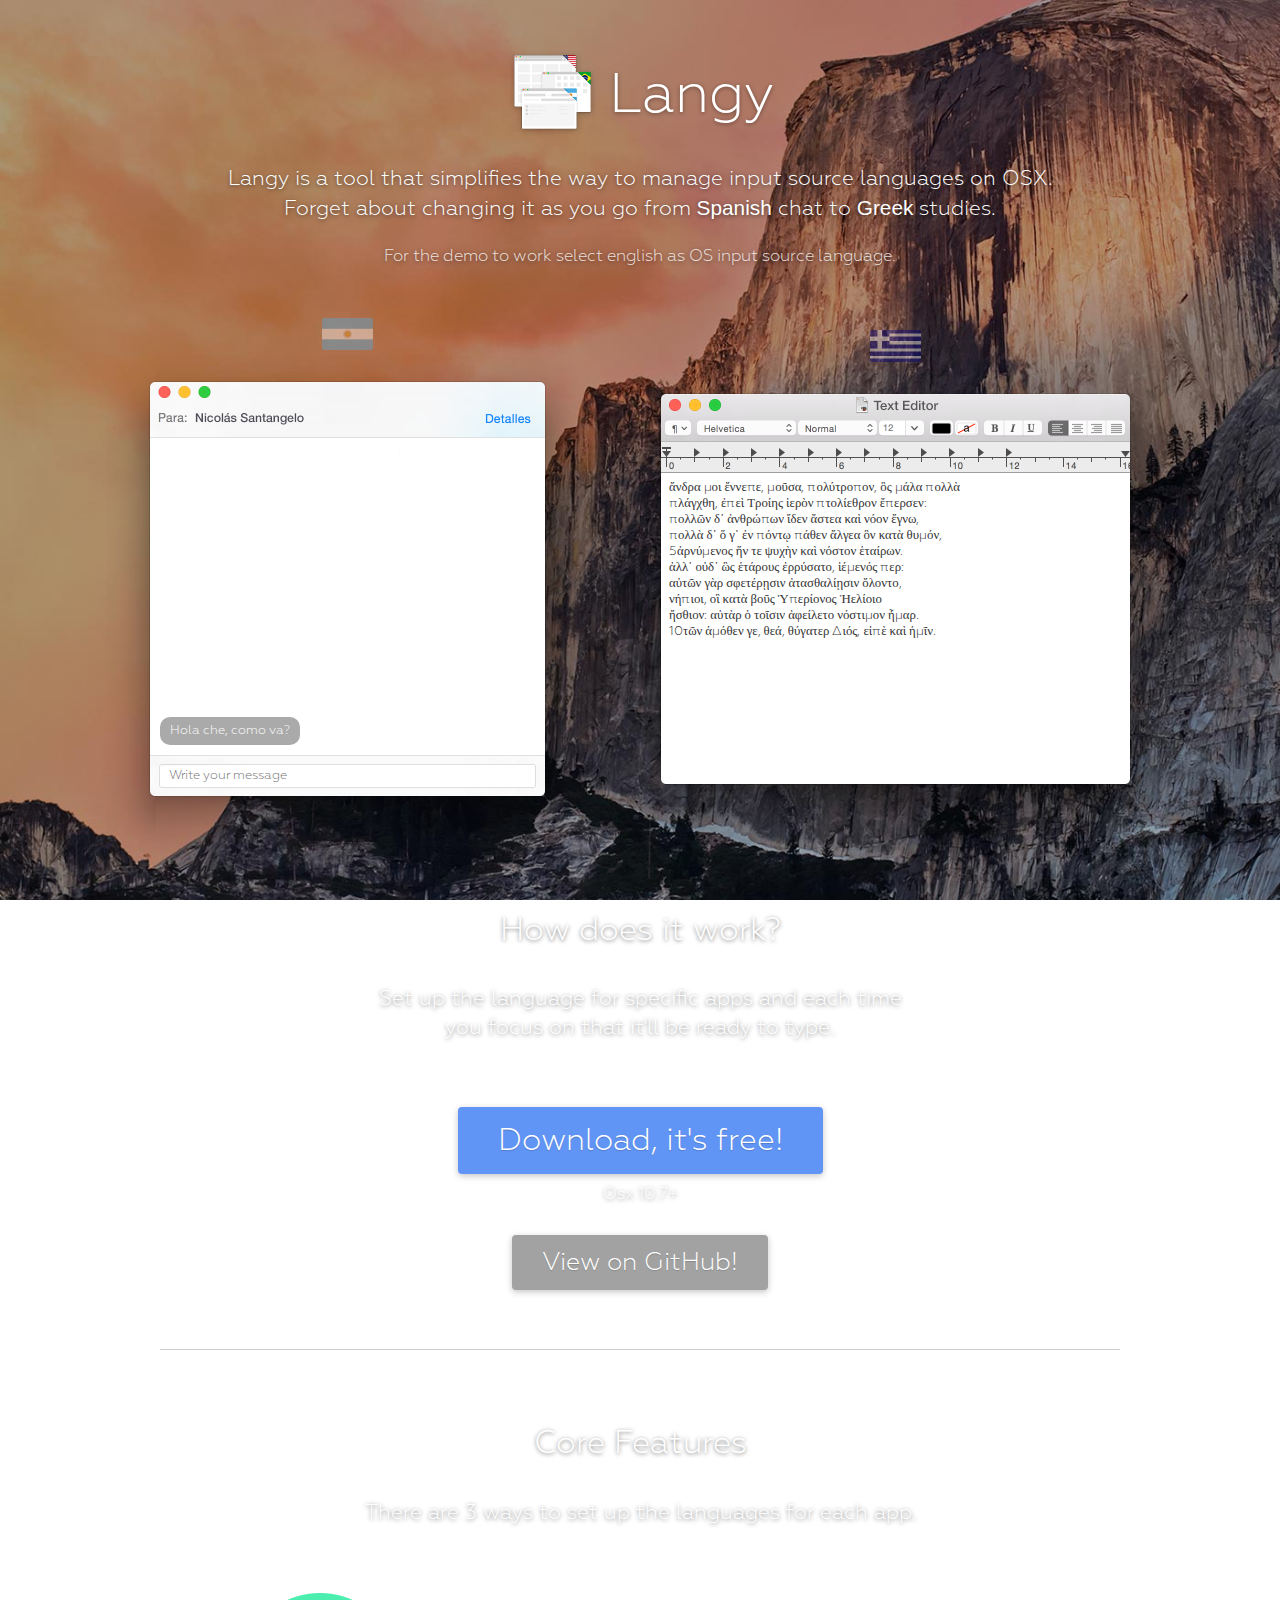
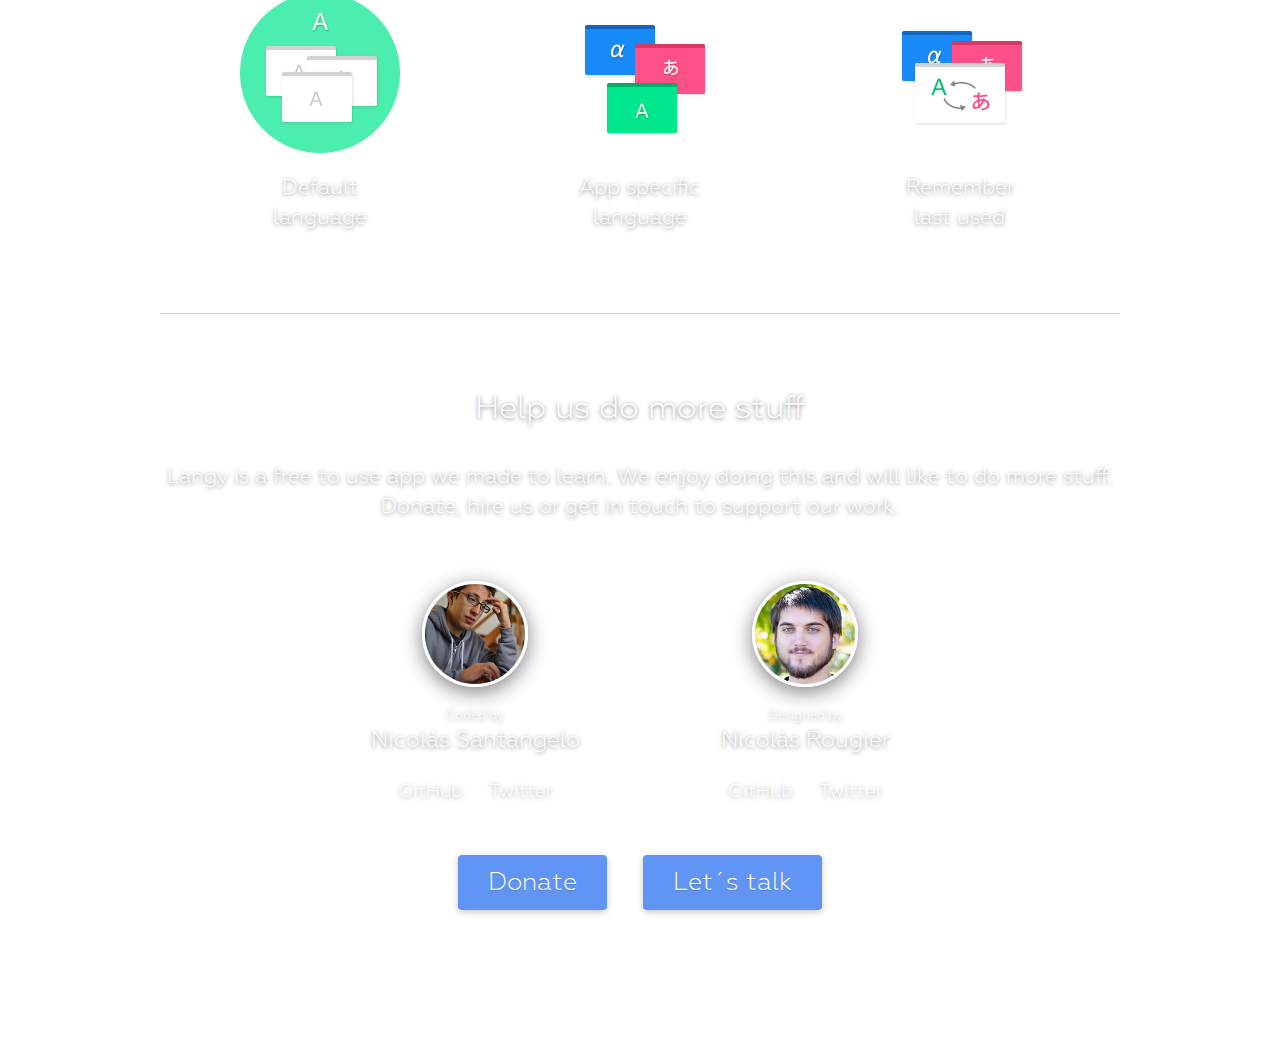
==== index.html @ 57035f87 "Changes bottom message to a code comment" ====
<!-- Made with 8==D by porteños -->
<!DOCTYPE html>
<!--[if lt IE 7]>      <html class="no-js lt-ie9 lt-ie8 lt-ie7"> <![endif]-->
<!--[if IE 7]>         <html class="no-js lt-ie9 lt-ie8"> <![endif]-->
<!--[if IE 8]>         <html class="no-js lt-ie9"> <![endif]-->
<!--[if gt IE 8]><!--> <html class="no-js"> <!--<![endif]-->
    <head>
        <meta charset="utf-8">
        <meta http-equiv="X-UA-Compatible" content="IE=edge">
        <title>Langy</title>
        <meta name="description" content="">
        <meta name="viewport" content="width=device-width, initial-scale=1">
        <link href="favicon.ico" rel="shortcut icon" type="image/x-icon">

        <!-- Place favicon.ico and apple-touch-icon.png in the root directory -->

        <link rel="stylesheet" href="css/normalize.css">
        <link rel="stylesheet" href="css/main.css">
        <script src="js/vendor/modernizr-2.6.2.min.js"></script>
    </head>
    <body>
        <!--[if lt IE 7]>
            <p class="browsehappy">You are using an <strong>outdated</strong> browser. Please <a href="http://browsehappy.com/">upgrade your browser</a> to improve your experience.</p>
        <![endif]-->
        
        <div class="wrapper">
            <header>
                <img src="img/logo.png" alt="Langy logo" width="90" height="87">
                &nbsp;
                <h1>Langy</h1>
            </header>
            <h2>Langy is a tool that simplifies the way to manage input source languages on OSX.<br>Forget about changing it as you go from <strong>Spanish</strong> chat to <span class="hide-small"><strong>Russian</strong> markdown, or</span> <strong>Greek</strong> studies.</h2>
            <p><small>For the demo to work select english as OS input source language.</small></p>
        </div>

        <div class="apps">
            <div class="code">
                <img src="img/flags/ru.png" class="flag" alt="English US" width="51">
                <img src="img/apps/code.png" class="app" alt="Code editor" width="581">
                <textarea name="codeText" id="codeText" data-lang="ru" placeholder="Type your code">
Слова благодарности
===================

Канула в историю Национальная Сорочинская ярмарка 2014. Оставила за собой очень непростой след. След в душах и сердцах тех, кто готовил ее и проводил. След в памяти тех, кто принимал в ней участие или приезжал поярмарковать. След в истории, как первая ярмарка, которую запрещали, уничтожали, обещали взорвать или забросать «коктейлями Молотова».

-------------------

#### Пройдет время, будут подведены итоги, проанализированы достижения и неудачи, сделаны выводы.

Мы, как организаторы, обещаем, что нами будут **учтены все недостатки**, все замечания к этой ярмарке. И что, сразу после анализа ярмарки этого года, мы начнем подготовку к Национальной Сорочинской ярмарке - 2015, которая, обещаем, будет на высшем уровне!</textarea>
            </div>
            <div class="chat">
                <img src="img/flags/ar.png" class="flag" alt="Spanish AR" width="51">
                <img src="img/apps/chat.png" class="app" alt="Chat" width="507">
                <input type="text" data-lang="es" placeholder="Write your message">
                <div class="window">
                    <ul class="messages">
                        <li class="other">Hola che, como va?</li>
                    </ul>
                </div>
            </div>
            <div class="text">
                <img src="img/flags/gr.png" class="flag" alt="Japanese" width="51">
                <img src="img/apps/text.png" class="app" alt="Rich text editor" width="581">
                <textarea name="textEditor" data-lang="gr" placeholder="">
ἄνδρα μοι ἔννεπε, μοῦσα, πολύτροπον, ὃς μάλα πολλὰ
πλάγχθη, ἐπεὶ Τροίης ἱερὸν πτολίεθρον ἔπερσεν:
πολλῶν δ᾽ ἀνθρώπων ἴδεν ἄστεα καὶ νόον ἔγνω,
πολλὰ δ᾽ ὅ γ᾽ ἐν πόντῳ πάθεν ἄλγεα ὃν κατὰ θυμόν,
5ἀρνύμενος ἥν τε ψυχὴν καὶ νόστον ἑταίρων.
ἀλλ᾽ οὐδ᾽ ὣς ἑτάρους ἐρρύσατο, ἱέμενός περ:
αὐτῶν γὰρ σφετέρῃσιν ἀτασθαλίῃσιν ὄλοντο,
νήπιοι, οἳ κατὰ βοῦς Ὑπερίονος Ἠελίοιο
ἤσθιον: αὐτὰρ ὁ τοῖσιν ἀφείλετο νόστιμον ἦμαρ.
10τῶν ἁμόθεν γε, θεά, θύγατερ Διός, εἰπὲ καὶ ἡμῖν.</textarea>
            </div>
        </div>

        <div class="wrapper">            
            <h3>How does it work?</h3>
            <p>Set up the language for specific apps and each time<br>you focus on that it'll be ready to type.</p>
            <!-- <p>Let us show you, write in any of these windows and see how <br>the keyboard’s language changes depending the app.</p> -->
            

            <br>
            <p class="text-center">
                <a id="button-download" href="https://langyupdates.herokuapp.com/Langy.zip" class="button big" target="_blank">Download, it's free!</a>
                <small>Osx 10.7+</small>
                <br>
                <a id="button-github" href="https://github.com/LangyApp/Langy" class="button gray" target="_blank">View on GitHub!</a>
                <br>
            </p>
            <br>
        
            <hr>

            <br>
            <h3>Core Features</h3>
            <p>There are 3 ways to set up the languages for each app.</p>
            <br>
            <br>
        </div>

        <div class="wrapper lg text-center">

            <div class="col-3">
                <img src="img/features/default.png" width="160" height="160" alt="Default language">
                <p>Default<br>language</p>
            </div>
            <div class="col-3">
                <img src="img/features/app_specific.png" width="160" height="160" alt="App specific language">
                <p>App specific<br>language</p>
            </div>
            <div class="col-3">
                <img src="img/features/remember_last.png" width="160" height="160" alt="Remember last used">
                <p>Remember<br>last used</p>
            </div>
            <div class="clearfix"></div>
        </div>

        <div class="wrapper">
            <br>
            <br>
            <hr>
            <br>

            <h3>Help us do more stuff</h3>
            <p>Langy is a free to use app we made to learn. We enjoy doing this and will like to do more stuff. Donate, hire us or get in touch to support our work.</p>

            <div class="authors">
                <div class="nico">
                    <img src="img/nico1.jpg" alt="Nicolás Santangelo" width="100" height="100">
                    <small>Coded by</small>
                    <h4>Nicolás Santangelo</h4>
                    <p>
                        <a id="santa-github" href="http://github.com/NicoSantangelo" target="_blank">GitHub</a>
                        <a id="santa-twitter" href="http://twitter.com/NicoSantangelo" target="_blank">Twitter</a>
                    </p>
                </div>
                <div class="nico">
                    <img src="img/nico2.jpg" alt="Nicolás Rougier" width="100" height="100">
                    <small>Designed by</small>
                    <h4>Nicolás Rougier</h4>
                    <p>
                        <a id="rou-github" href="http://github.com/Jinik" target="_blank">GitHub</a>
                        <a id="rou-twitter" href="http://twitter.com/Jiniknr" target="_blank">Twitter</a>
                    </p>
                </div>
                <div class="clearfix"></div>
            </div>
            <p class="text-center">
                <a id="button-donate" href="donate.html" class="button">Donate</a> 
                &nbsp;&nbsp;&nbsp;&nbsp;
                <a id="button-email" href="mailto:langyapp+site@gmail.com" class="button">Let´s talk</a>
            </p>
            <br>
            <br>
            <br>
            <br>
            <br>
        </div>



        <script src="//ajax.googleapis.com/ajax/libs/jquery/1.10.2/jquery.min.js"></script>
        <script>window.jQuery || document.write('<script src="js/vendor/jquery-1.10.2.min.js"><\/script>')</script>
        <script src="js/main.js"></script>

        <!-- Google Analytics: change UA-XXXXX-X to be your site's ID. -->
        <script>
            (function(b,o,i,l,e,r){b.GoogleAnalyticsObject=l;b[l]||(b[l]=
            function(){(b[l].q=b[l].q||[]).push(arguments)});b[l].l=+new Date;
            e=o.createElement(i);r=o.getElementsByTagName(i)[0];
            e.src='//www.google-analytics.com/analytics.js';
            r.parentNode.insertBefore(e,r)}(window,document,'script','ga'));
            ga('create','UA-58667104-1');ga('send','pageview');
        </script>
    </body>
</html>
---- css/main.css ----
/*! HTML5 Boilerplate v4.3.0 | MIT License | http://h5bp.com/ */
/*
 * What follows is the result of much research on cross-browser styling.
 * Credit left inline and big thanks to Nicolas Gallagher, Jonathan Neal,
 * Kroc Camen, and the H5BP dev community and team.
 */
/* ==========================================================================
   Variables
   ========================================================================== */
/* ==========================================================================
   Fonts
   ========================================================================== */
@font-face {
  font-family: 'Geometria';
  src: url("fonts/Geometria-Light.otf");
  font-weight: bold;
  font-style: normal; }
/* ==========================================================================
   Base styles: opinionated defaults
   ========================================================================== */
html,
button,
input,
select,
textarea {
  color: #FFF;
  font-family: 'Geometria'; }

html {
  font-size: 1em;
  line-height: 1.4; }

/*
 * Remove text-shadow in selection highlight: h5bp.com/i
 * These selection rule sets have to be separate.
 * Customize the background color to match your design.
 */
::-moz-selection {
  background: #b3d4fc;
  text-shadow: none; }

::selection {
  background: #b3d4fc;
  text-shadow: none; }

/*
 * A better looking default horizontal rule
 */
hr {
  display: block;
  height: 1px;
  border: 0;
  border-top: 1px solid #ccc;
  margin: 1em 0;
  padding: 0; }

/*
 * Remove the gap between images, videos, audio and canvas and the bottom of
 * their containers: h5bp.com/i/440
 */
audio,
canvas,
img,
video {
  vertical-align: middle; }

/*
 * Remove default fieldset styles.
 */
fieldset {
  border: 0;
  margin: 0;
  padding: 0; }

/*
 * Allow only vertical resizing of textareas.
 */
textarea {
  resize: vertical; }

/* ==========================================================================
   Browse Happy prompt
   ========================================================================== */
.browsehappy {
  margin: 0.2em 0;
  background: #ccc;
  color: #000;
  padding: 0.2em 0; }

/* ==========================================================================
   Author's custom styles
   ========================================================================== */
body {
  background: url(../img/background.jpg) center center;
  background-size: cover;
  background-attachment: fixed; }

.wrapper {
  width: 960px;
  margin: 0 auto; }
  .wrapper.lg {
    width: 960px; }

.text-center {
  text-align: center; }

strong {
  font-family: 'Helvetica', 'Arial';
  font-weight: normal; }

.col-3 {
  float: left;
  width: 33.33%;
  padding: 0 20px;
  box-sizing: border-box; }

header {
  padding: 50px 0 10px;
  text-align: center; }
  header img {
    vertical-align: -25px; }
  header h1 {
    display: inline-block;
    margin: 0;
    font-size: 3.5em;
    text-shadow: 0 1px 4px rgba(0, 0, 0, 0.4); }

h2, p {
  font-size: 1.3em;
  text-align: center;
  text-shadow: 0 1px 4px rgba(0, 0, 0, 0.55); }

h3 {
  font-size: 2em;
  text-align: center;
  text-shadow: 0 1px 4px rgba(0, 0, 0, 0.55); }

.button {
  display: inline-block;
  padding: 10px 30px;
  background: #518af5;
  color: #FFF;
  font-size: 1.2em;
  text-decoration: none;
  border-radius: 4px;
  box-shadow: 0 2px 6px rgba(0, 0, 0, 0.25);
  text-shadow: 0 1px 1px rgba(0, 0, 0, 0.2);
  opacity: .9;
  transition: all .2s; }
  .button:hover {
    background: #216af2;
    opacity: 1; }
  .button.big {
    padding: 12px 40px;
    font-size: 1.5em; }
  .button.gray {
    background: #999; }
    .button.gray:hover {
      background: gray; }

small {
  display: block;
  margin-top: 8px;
  opacity: 0.8; }

.apps {
  margin: 50px 0 0;
  text-align: center; }
  .apps > div {
    position: relative;
    display: inline-block; }
    .apps > div .flag {
      display: block;
      margin: 0 auto;
      opacity: 0.4;
      transition: opacity 0.2s; }
    .apps > div.focus .flag {
      opacity: 1; }
  .apps .code textarea {
    position: absolute;
    width: 418px;
    height: 300px;
    top: 124px;
    left: 107px;
    color: #FFF;
    font-size: 10px;
    line-height: 14px;
    background: none;
    border: none;
    box-sizing: border-box;
    resize: none; }
    .apps .code textarea:focus {
      outline: none; }
  .apps .chat .window {
    position: absolute;
    width: 395px;
    height: 317px;
    top: 120px;
    left: 56px;
    overflow: hidden; }
    .apps .chat .window ul {
      position: absolute;
      width: 100%;
      bottom: 0;
      right: 0;
      padding: 10px 10px 0;
      margin: 0;
      text-align: right;
      box-sizing: border-box; }
      .apps .chat .window ul li {
        display: inline-block;
        background: #518af5;
        border-radius: 10px;
        padding: 5px 10px;
        margin-bottom: 10px;
        text-align: left;
        font-size: 0.8em; }
        .apps .chat .window ul li.other {
          float: left;
          background: #AAA; }
      .apps .chat .window ul br {
        clear: both; }
  .apps .chat input {
    position: absolute;
    width: 376px;
    height: 24px;
    top: 445px;
    left: 65px;
    padding: 5px 10px;
    color: #888;
    font-size: 0.8em;
    background: none;
    border: none;
    box-sizing: border-box;
    resize: none; }
    .apps .chat input:focus {
      outline: none; }
  .apps .text textarea {
    position: absolute;
    width: 469px;
    height: 312px;
    top: 141px;
    left: 56px;
    padding: 8px;
    color: #333;
    font-size: 0.8em;
    background: none;
    border: none;
    box-sizing: border-box;
    resize: none; }
    .apps .text textarea:focus {
      outline: none; }

.authors {
  margin: 60px 150px 50px;
  text-shadow: 0 1px 4px rgba(0, 0, 0, 0.55); }
  .authors .nico {
    width: 50%;
    float: left;
    text-align: center; }
    .authors .nico img {
      display: block;
      margin: 0 auto 20px;
      border: 3px solid #FFF;
      border-radius: 50%;
      box-shadow: 0 5px 20px rgba(0, 0, 0, 0.5); }
    .authors .nico h4 {
      margin: 0 0 20px;
      font-size: 1.4em; }
    .authors .nico p {
      margin: 0; }
    .authors .nico a {
      color: #FFF;
      margin: 0 10px;
      text-decoration: none;
      opacity: 0.7;
      font-size: 0.9em; }
      .authors .nico a:hover, .authors .nico a:active, .authors .nico a:focus {
        opacity: 1; }

@media only screen and (max-width: 1680px) {
  .apps .code,
  .hide-small {
    display: none; } }
/* ==========================================================================
   Helper classes
   ========================================================================== */
/*
 * Image replacement
 */
.ir {
  background-color: transparent;
  border: 0;
  overflow: hidden;
  /* IE 6/7 fallback */
  *text-indent: -9999px; }

.ir:before {
  content: "";
  display: block;
  width: 0;
  height: 150%; }

/*
 * Hide from both screenreaders and browsers: h5bp.com/u
 */
.hidden {
  display: none !important;
  visibility: hidden; }

/*
 * Hide only visually, but have it available for screenreaders: h5bp.com/v
 */
.visuallyhidden {
  border: 0;
  clip: rect(0 0 0 0);
  height: 1px;
  margin: -1px;
  overflow: hidden;
  padding: 0;
  position: absolute;
  width: 1px; }

/*
 * Extends the .visuallyhidden class to allow the element to be focusable
 * when navigated to via the keyboard: h5bp.com/p
 */
.visuallyhidden.focusable:active,
.visuallyhidden.focusable:focus {
  clip: auto;
  height: auto;
  margin: 0;
  overflow: visible;
  position: static;
  width: auto; }

/*
 * Hide visually and from screenreaders, but maintain layout
 */
.invisible {
  visibility: hidden; }

/*
 * Clearfix: contain floats
 *
 * For modern browsers
 * 1. The space content is one way to avoid an Opera bug when the
 *    `contenteditable` attribute is included anywhere else in the document.
 *    Otherwise it causes space to appear at the top and bottom of elements
 *    that receive the `clearfix` class.
 * 2. The use of `table` rather than `block` is only necessary if using
 *    `:before` to contain the top-margins of child elements.
 */
.clearfix:before,
.clearfix:after {
  content: " ";
  /* 1 */
  display: table;
  /* 2 */ }

.clearfix:after {
  clear: both; }

/*
 * For IE 6/7 only
 * Include this rule to trigger hasLayout and contain floats.
 */
.clearfix {
  *zoom: 1; }

/* ==========================================================================
   EXAMPLE Media Queries for Responsive Design.
   These examples override the primary ('mobile first') styles.
   Modify as content requires.
   ========================================================================== */
@media only screen and (min-width: 35em) {
  /* Style adjustments for viewports that meet the condition */ }
@media print, (-o-min-device-pixel-ratio: 5 / 4), (-webkit-min-device-pixel-ratio: 1.25), (min-resolution: 120dpi) {
  /* Style adjustments for high resolution devices */ }
/* ==========================================================================
   Print styles.
   Inlined to avoid required HTTP connection: h5bp.com/r
   ========================================================================== */
@media print {
  * {
    background: transparent !important;
    color: #000 !important;
    /* Black prints faster: h5bp.com/s */
    box-shadow: none !important;
    text-shadow: none !important; }

  a,
  a:visited {
    text-decoration: underline; }

  a[href]:after {
    content: " (" attr(href) ")"; }

  abbr[title]:after {
    content: " (" attr(title) ")"; }

  /*
   * Don't show links for images, or javascript/internal links
   */
  .ir a:after,
  a[href^="javascript:"]:after,
  a[href^="#"]:after {
    content: ""; }

  pre,
  blockquote {
    border: 1px solid #999;
    page-break-inside: avoid; }

  thead {
    display: table-header-group;
    /* h5bp.com/t */ }

  tr,
  img {
    page-break-inside: avoid; }

  img {
    max-width: 100% !important; }

  @page {
    margin: 0.5cm; }
  p,
  h2,
  h3 {
    orphans: 3;
    widows: 3; }

  h2,
  h3 {
    page-break-after: avoid; } }

/*# sourceMappingURL=main.css.map */
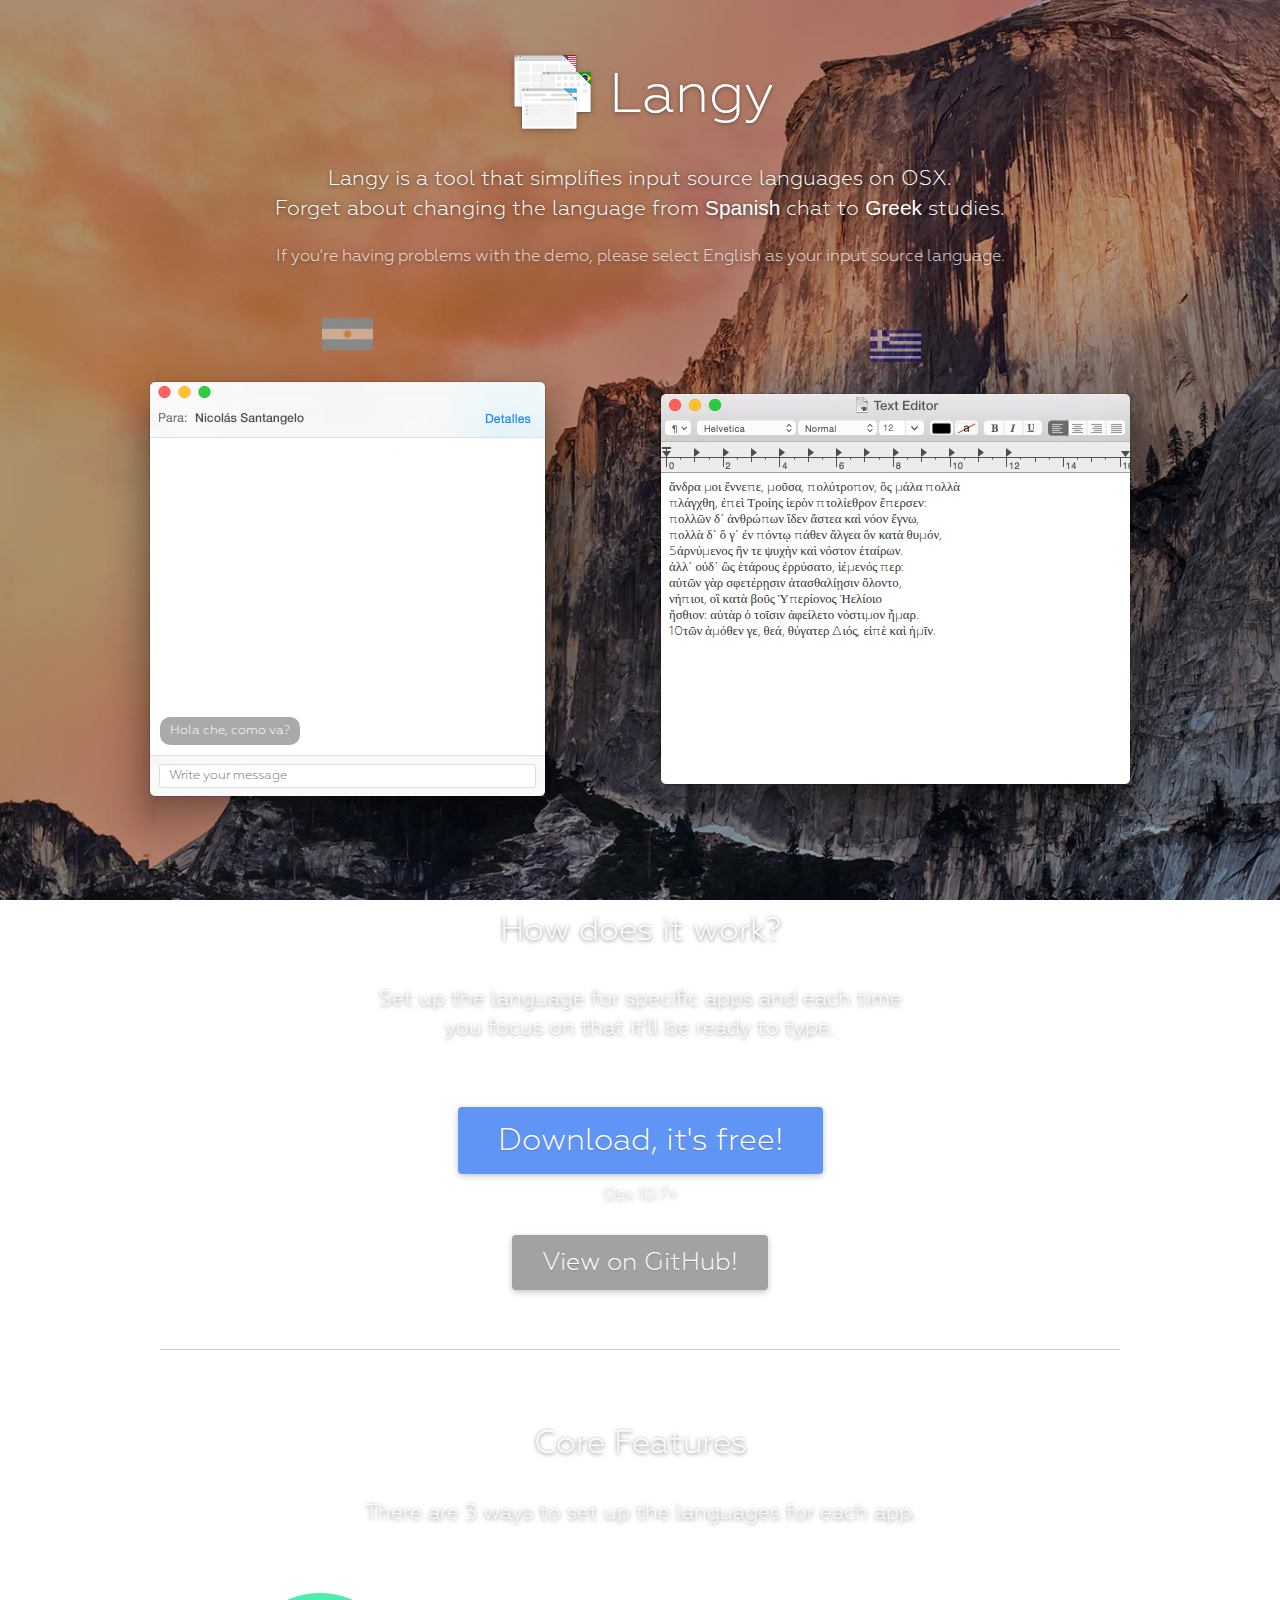
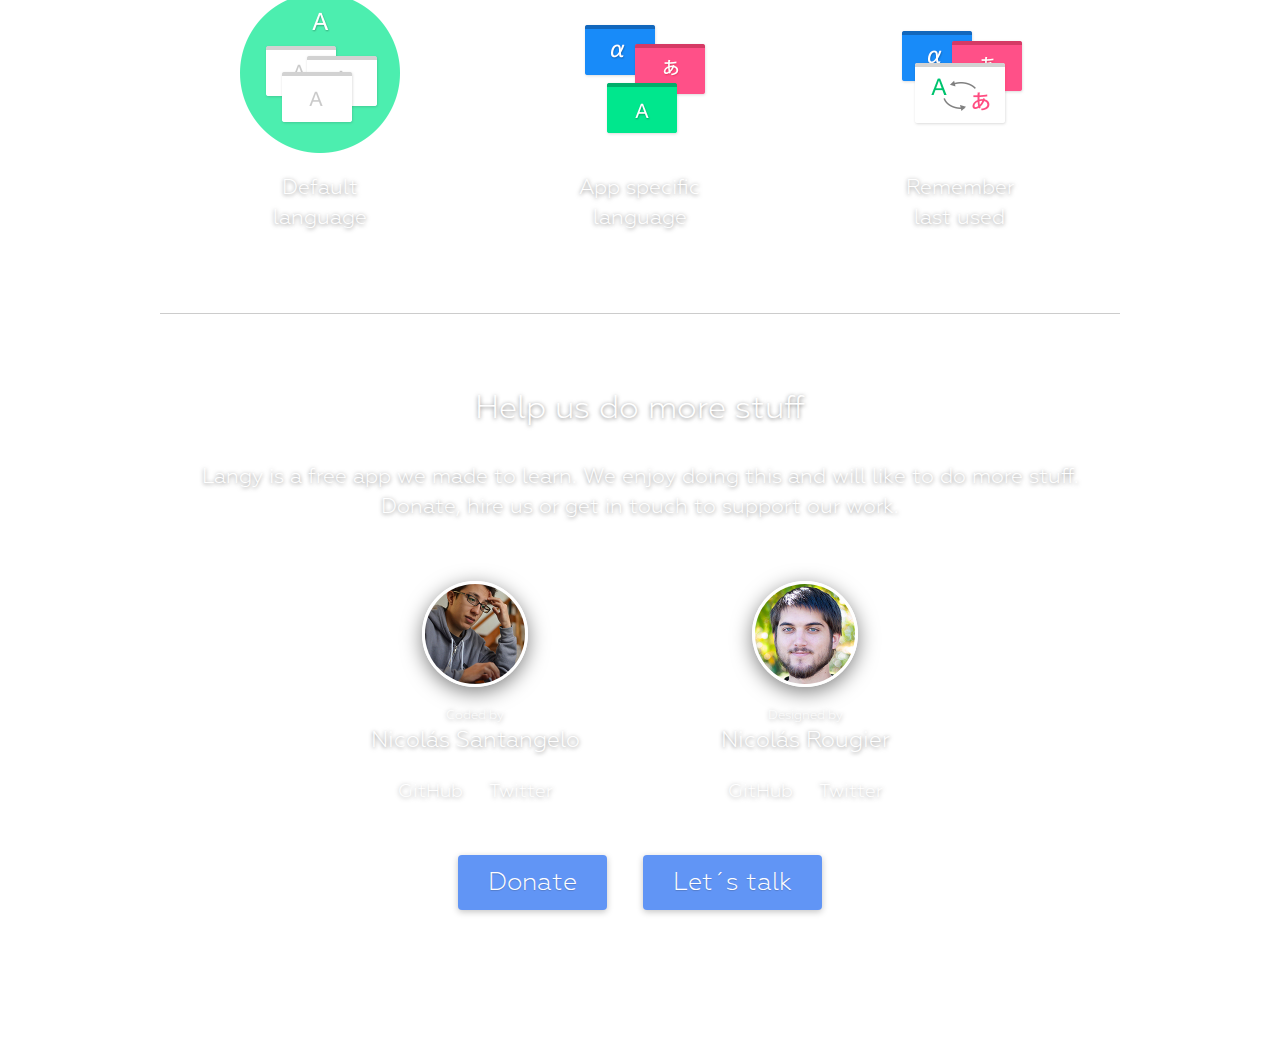
==== commit 1581fb20: "Text changes from first certificate guy" ====
--- a/index.html
+++ b/index.html
@@ -29,8 +29,8 @@
                 &nbsp;
                 <h1>Langy</h1>
             </header>
-            <h2>Langy is a tool that simplifies the way to manage input source languages on OSX.<br>Forget about changing it as you go from <strong>Spanish</strong> chat to <span class="hide-small"><strong>Russian</strong> markdown, or</span> <strong>Greek</strong> studies.</h2>
-            <p><small>For the demo to work select english as OS input source language.</small></p>
+            <h2>Langy is a tool that simplifies input source languages on OSX.<br>Forget about changing the language from <strong>Spanish</strong> chat to <span class="hide-small"><strong>Russian</strong> markdown to your </span> <strong>Greek</strong> studies.</h2>
+            <p><small>If you're having problems with the demo, please select English as your input source language.</small></p>
         </div>
 
         <div class="apps">
@@ -125,7 +125,7 @@
             <br>
 
             <h3>Help us do more stuff</h3>
-            <p>Langy is a free to use app we made to learn. We enjoy doing this and will like to do more stuff. Donate, hire us or get in touch to support our work.</p>
+            <p>Langy is a free app we made to learn. We enjoy doing this and will like to do more stuff.<br>Donate, hire us or get in touch to support our work.</p>
 
             <div class="authors">
                 <div class="nico">
--- a/css/main.css
+++ b/css/main.css
@@ -96,7 +96,7 @@
   background-attachment: fixed; }
 
 .wrapper {
-  width: 960px;
+  width: 1000px;
   margin: 0 auto; }
   .wrapper.lg {
     width: 960px; }
@@ -279,6 +279,9 @@
         opacity: 1; }
 
 @media only screen and (max-width: 1680px) {
+  .wrapper {
+    width: 960px; }
+
   .apps .code,
   .hide-small {
     display: none; } }
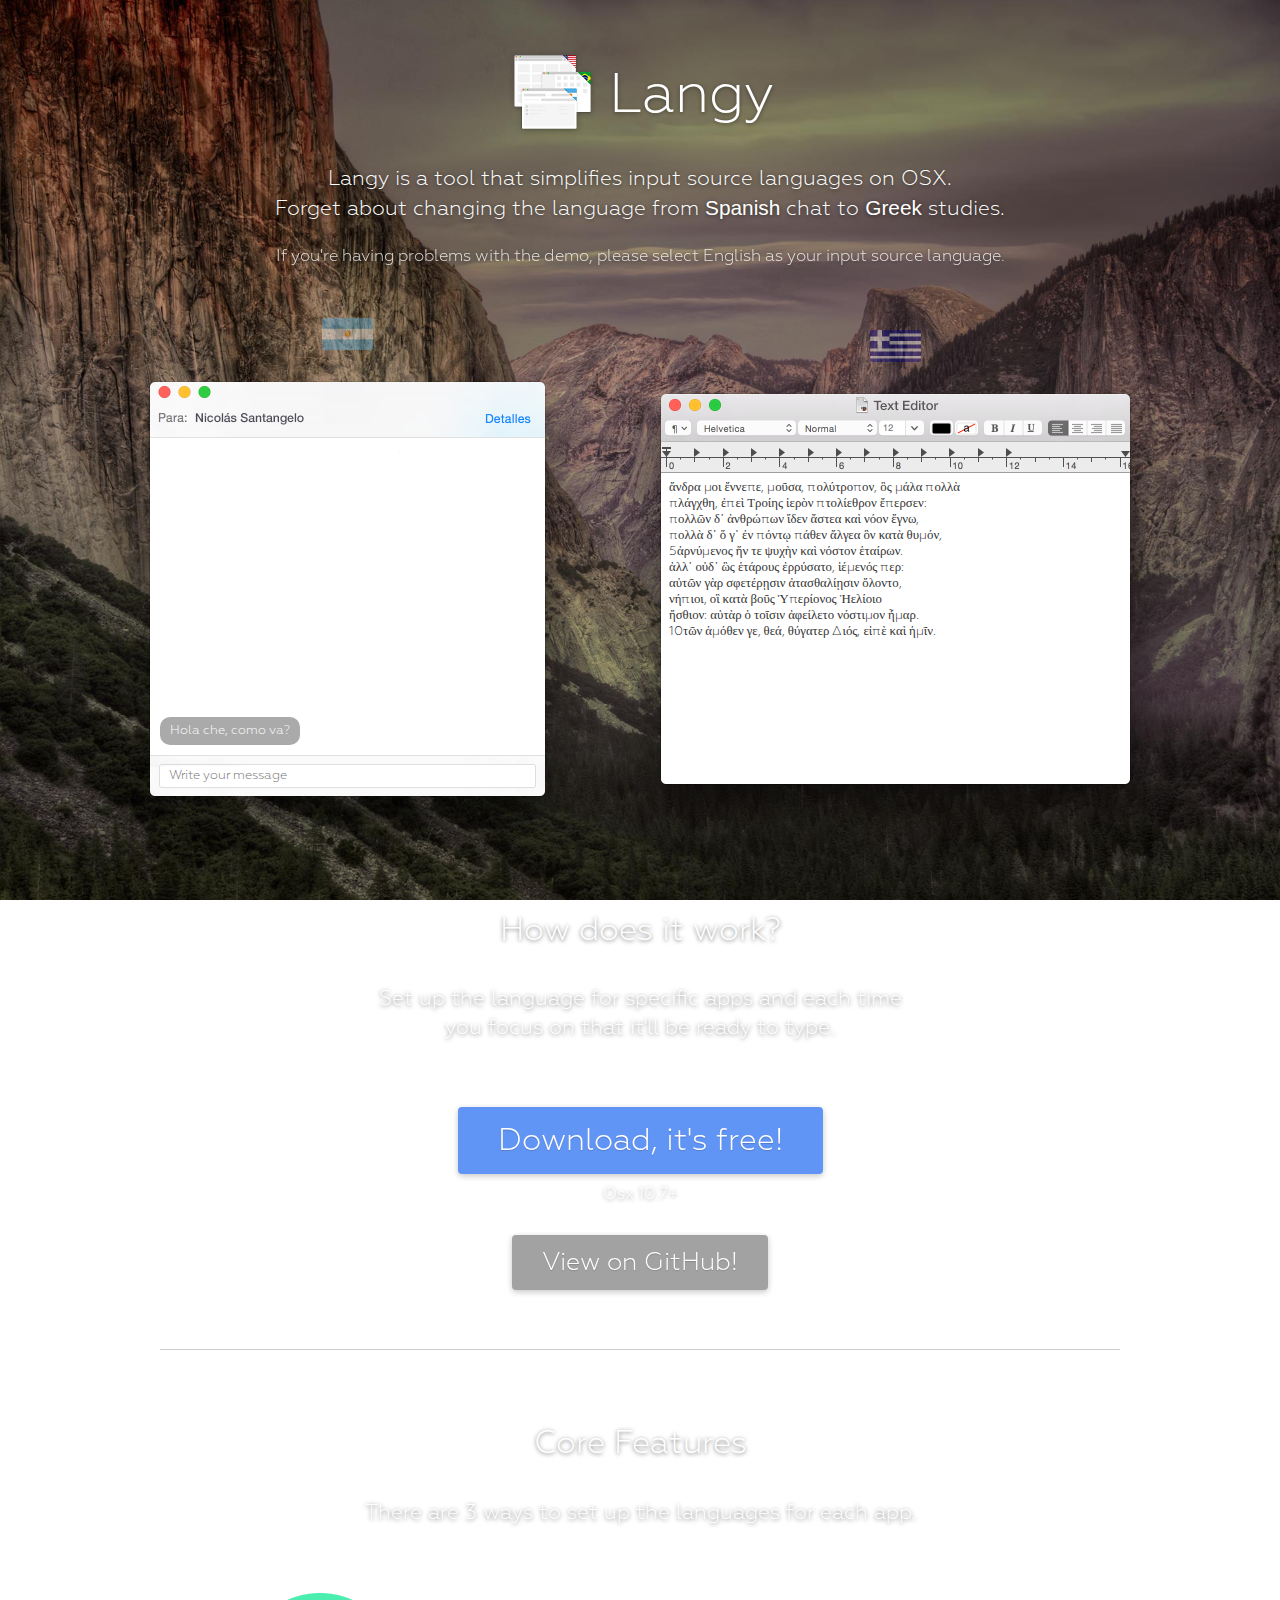
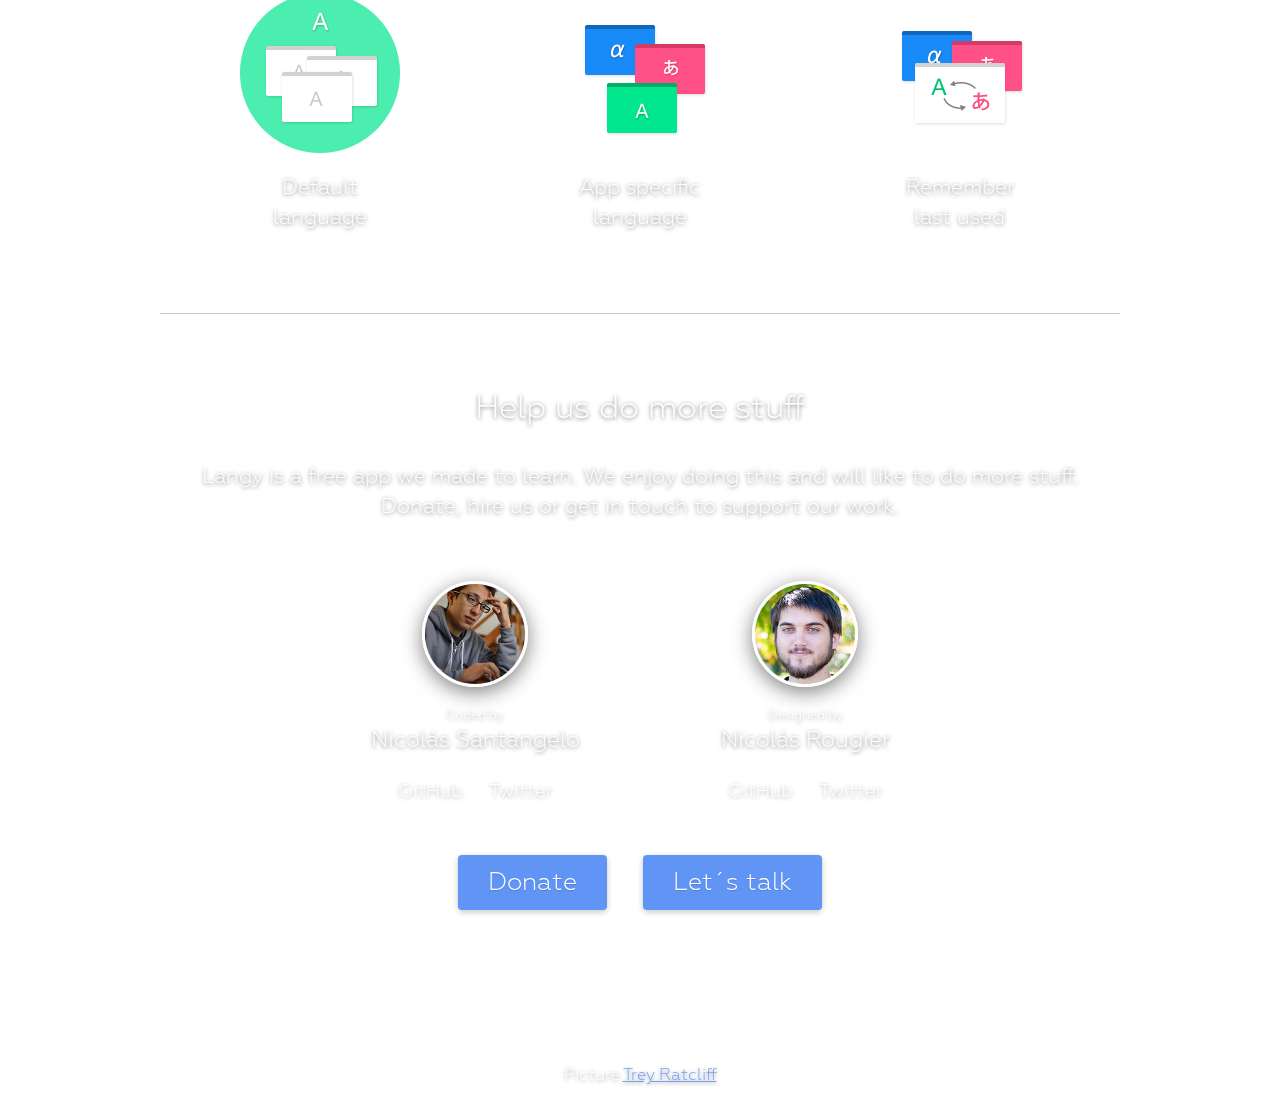
==== commit 0e22d43e: "Change background image" ====
--- a/index.html
+++ b/index.html
@@ -158,6 +158,9 @@
             <br>
             <br>
             <br>
+            <p>
+                <small>Picture <a href="https://www.flickr.com/photos/stuckincustoms/7406351938">Trey Ratcliff</a></small>
+            </p>
         </div>
 
 
--- a/css/main.css
+++ b/css/main.css
@@ -134,6 +134,9 @@
   font-size: 2em;
   text-align: center;
   text-shadow: 0 1px 4px rgba(0, 0, 0, 0.55); }
+
+p a {
+  color: #518af5; }
 
 .button {
   display: inline-block;
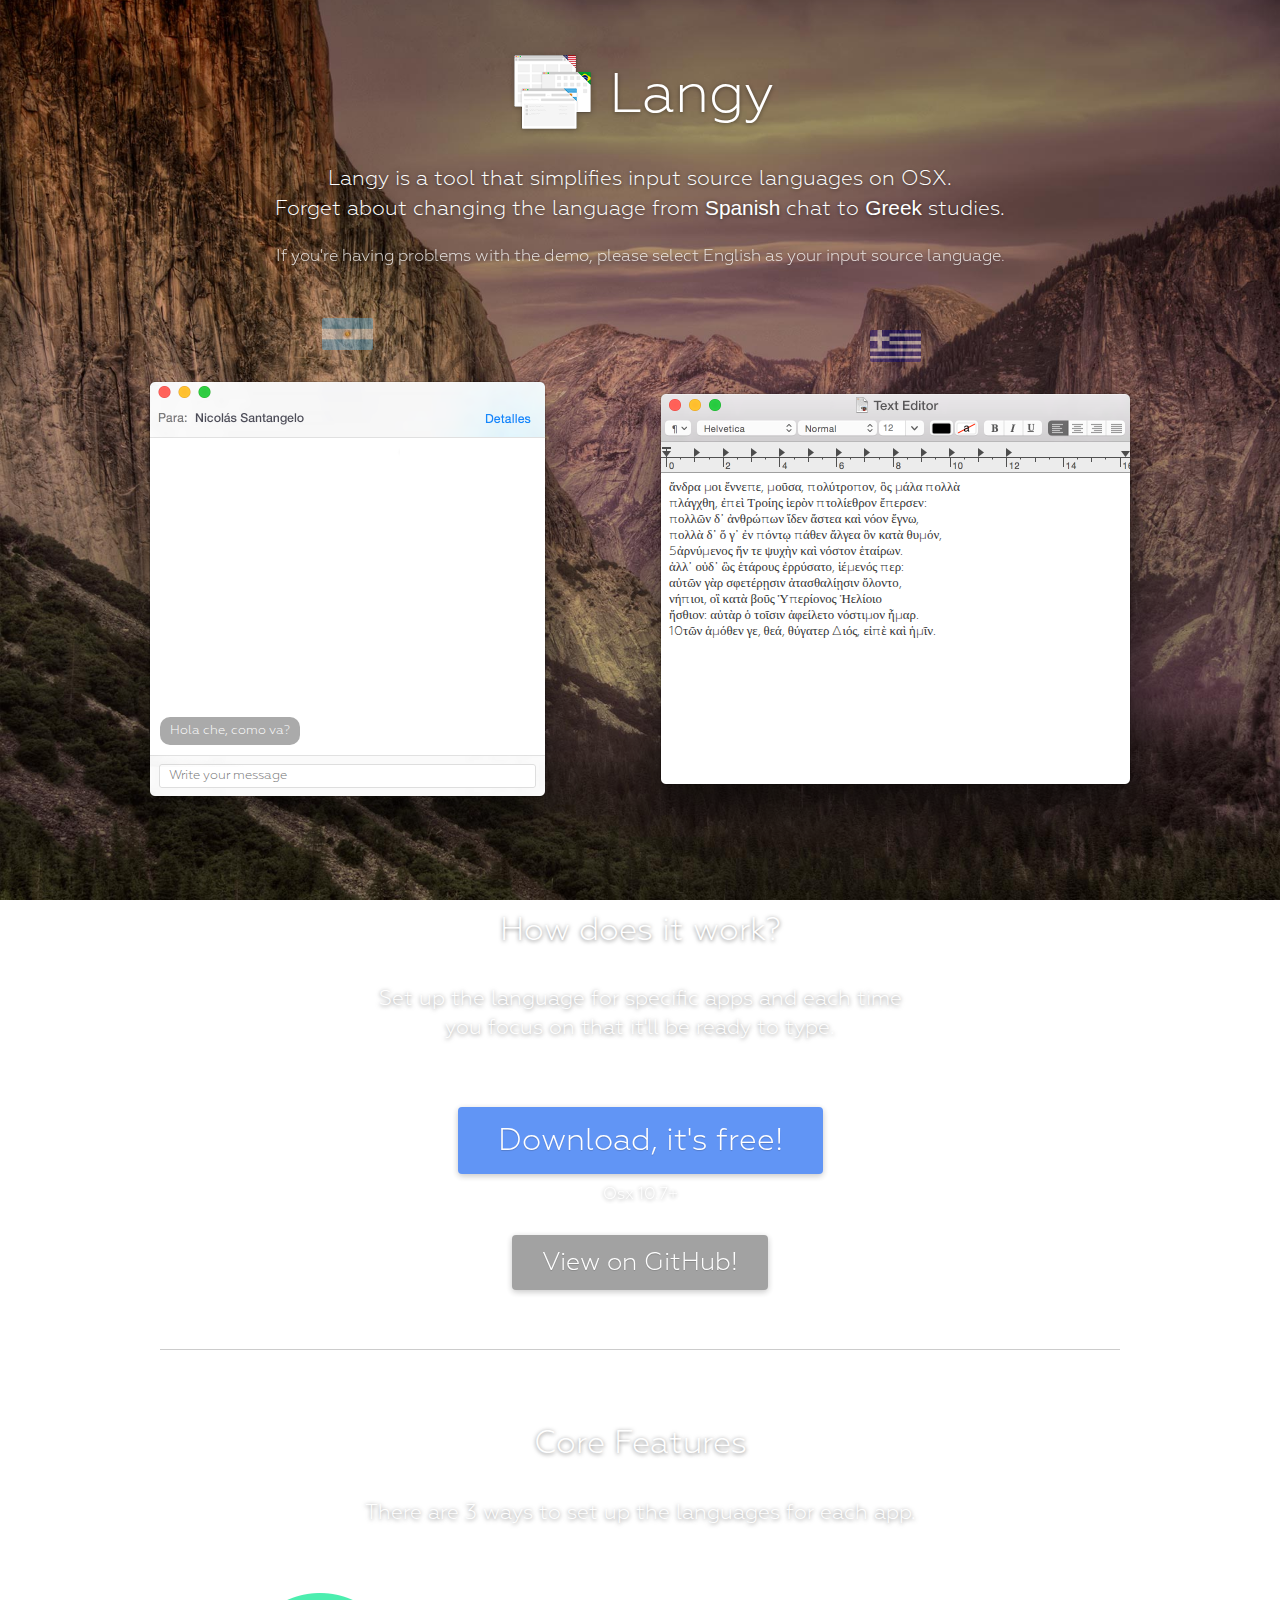
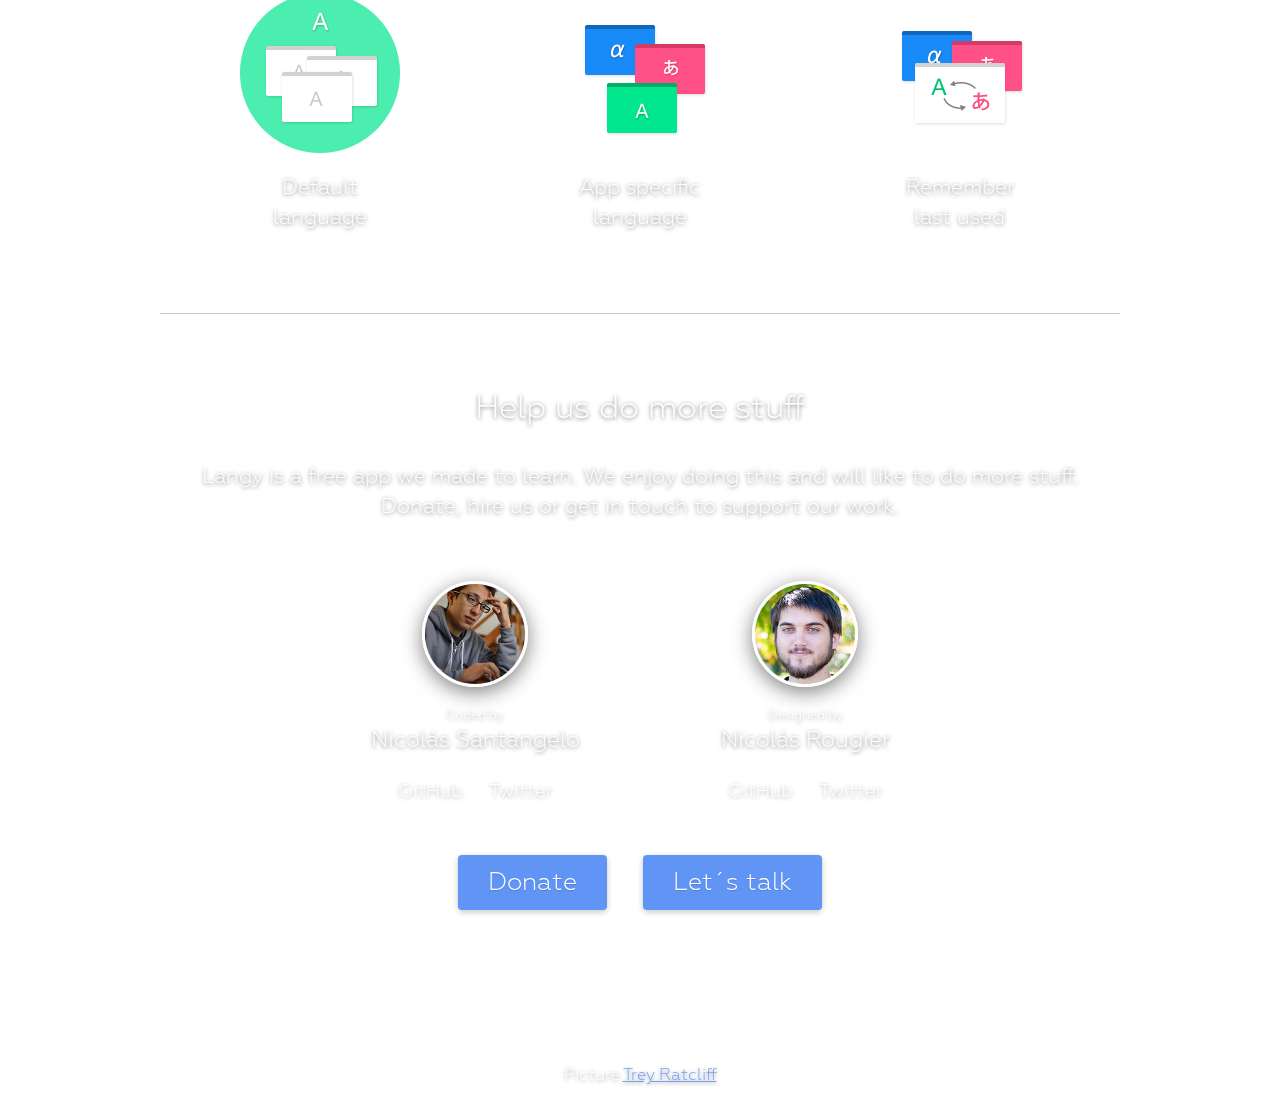
==== commit ee27ca52: "target blank on image link" ====
--- a/index.html
+++ b/index.html
@@ -84,7 +84,7 @@
 
             <br>
             <p class="text-center">
-                <a id="button-download" href="https://langyupdates.herokuapp.com/Langy.zip" class="button big" target="_blank">Download, it's free!</a>
+                <a id="button-download" href="https://github.com/LangyApp/Langy/releases/download/1.0.0/Langy.zip" class="button big" target="_blank">Download, it's free!</a>
                 <small>Osx 10.7+</small>
                 <br>
                 <a id="button-github" href="https://github.com/LangyApp/Langy" class="button gray" target="_blank">View on GitHub!</a>
@@ -159,7 +159,7 @@
             <br>
             <br>
             <p>
-                <small>Picture <a href="https://www.flickr.com/photos/stuckincustoms/7406351938">Trey Ratcliff</a></small>
+                <small>Picture <a href="https://www.flickr.com/photos/stuckincustoms/7406351938" target="_blank">Trey Ratcliff</a></small>
             </p>
         </div>
 
